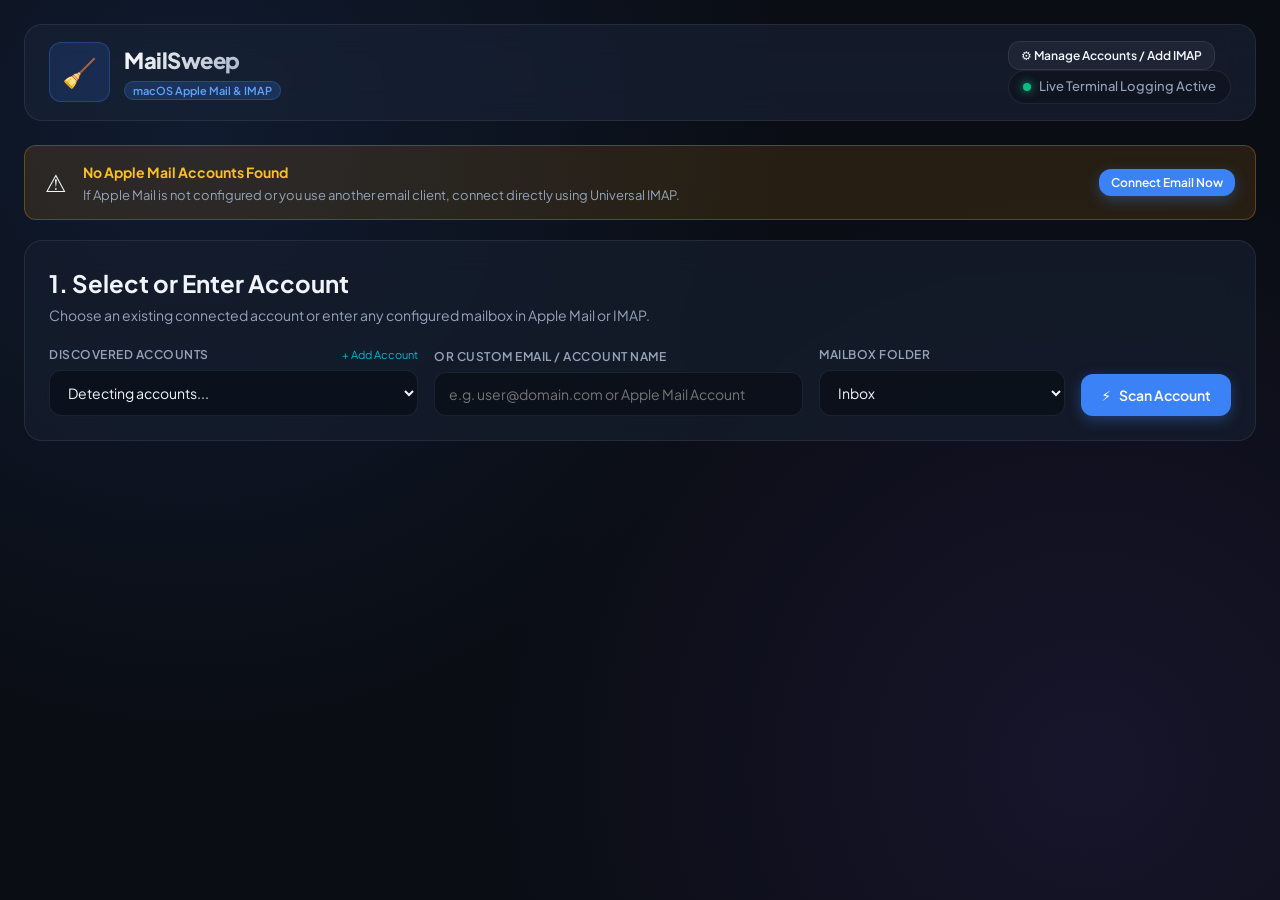
==== MacOs/MailSweep/static/index.html @ bb25fc18 "Initial commit: Email Cleaner & Unsubscriber Desktop Suite for Windows and macOS" ====
<!DOCTYPE html>
<html lang="en">
<head>
  <meta charset="UTF-8">
  <meta name="viewport" content="width=device-width, initial-scale=1.0">
  <title>MailSweep — Modern Email Cleaner (Apple Mail & IMAP)</title>
  <link rel="preconnect" href="https://fonts.googleapis.com">
  <link rel="preconnect" href="https://fonts.gstatic.com" crossorigin>
  <link href="https://fonts.googleapis.com/css2?family=Plus+Jakarta+Sans:wght@400;500;600;700;800&family=JetBrains+Mono:wght@400;500;600&display=swap" rel="stylesheet">
  <link rel="stylesheet" href="style.css">
</head>
<body>
  <div class="app-container">
    <!-- Header -->
    <header class="navbar">
      <div class="brand">
        <div class="logo-icon">🧹</div>
        <div class="brand-text">
          <h1>MailSweep</h1>
          <span class="badge">macOS Apple Mail & IMAP</span>
        </div>
      </div>
      <div class="header-actions">
        <button id="btnOpenAccountModal" class="btn btn-sm btn-outline">
          <span>⚙️ Manage Accounts / Add IMAP</span>
        </button>
        <div class="status-indicator">
          <span class="dot live"></span> Live Terminal Logging Active
        </div>
      </div>
    </header>

    <!-- Main Content -->
    <main class="main-content">
      <!-- Notice Banner -->
      <div id="accountNotice" class="account-notice hidden">
        <div class="notice-icon">⚠️</div>
        <div class="notice-body">
          <strong>No Apple Mail Accounts Found</strong>
          <p id="accountNoticeText">If Apple Mail is not configured or you use another email client, connect directly using Universal IMAP.</p>
        </div>
        <button id="btnNoticeAddAccount" class="btn btn-sm btn-primary">Connect Email Now</button>
      </div>

      <!-- Account & Scan Controls -->
      <section class="control-panel card glass">
        <div class="panel-header">
          <h2>1. Select or Enter Account</h2>
          <p class="subtitle">Choose an existing connected account or enter any configured mailbox in Apple Mail or IMAP.</p>
        </div>
        <div class="controls-grid">
          <div class="form-group">
            <div class="label-row">
              <label for="accountSelect">Discovered Accounts</label>
              <a href="#" id="linkAddAccount" class="small-link">+ Add Account</a>
            </div>
            <div class="select-wrapper">
              <select id="accountSelect">
                <option value="">Detecting accounts...</option>
              </select>
            </div>
          </div>
          <div class="form-group">
            <label for="customAccountInput">Or Custom Email / Account Name</label>
            <input type="text" id="customAccountInput" placeholder="e.g. user@domain.com or Apple Mail Account">
          </div>
          <div class="form-group">
            <label for="mailboxSelect">Mailbox Folder</label>
            <select id="mailboxSelect">
              <option value="Inbox">Inbox</option>
              <option value="Junk">Junk / Spam</option>
              <option value="Trash">Trash</option>
            </select>
          </div>
          <div class="form-actions">
            <button id="btnScan" class="btn btn-primary">
              <span class="btn-icon">⚡</span>
              <span class="btn-text">Scan Account</span>
            </button>
          </div>
        </div>
      </section>

      <!-- Stats Bar (Hidden until scanned) -->
      <section id="statsBar" class="stats-bar hidden">
        <div class="stat-card">
          <span class="stat-label">Total Messages</span>
          <span id="statTotalMsgs" class="stat-value">0</span>
        </div>
        <div class="stat-card">
          <span class="stat-label">Unique Domains</span>
          <span id="statTotalDomains" class="stat-value">0</span>
        </div>
        <div class="stat-card highlight">
          <span class="stat-label">Selected for Deletion</span>
          <span id="statSelectedCount" class="stat-value">0</span>
        </div>
        <div class="stat-card">
          <span class="stat-label">Safety Mode</span>
          <span class="stat-value text-success">Moves to Trash / Deleted</span>
        </div>
      </section>

      <!-- Category Filter & Actions -->
      <section id="actionToolbar" class="action-toolbar hidden">
        <div class="filter-search">
          <input type="text" id="searchInput" placeholder="Search domain or sender...">
        </div>
        <div class="bulk-toggles">
          <button id="btnSelectAllSpam" class="btn btn-sm btn-outline">Select All Spam & Ads</button>
          <button id="btnSelectAll" class="btn btn-sm btn-outline">Select All</button>
          <button id="btnDeselectAll" class="btn btn-sm btn-outline">Deselect All</button>
        </div>
        <div class="delete-trigger">
          <button id="btnExecuteDelete" class="btn btn-danger" disabled>
            <span class="btn-icon">🗑️</span> Delete Selected (<span id="deleteCountBadge">0</span>)
          </button>
        </div>
      </section>

      <!-- Category Cards & Domain Lists -->
      <section id="categoryContainer" class="category-container hidden">
        <!-- Rendered dynamically -->
      </section>

      <!-- Loading Overlay -->
      <div id="loadingOverlay" class="loading-overlay hidden">
        <div class="spinner-box">
          <div class="spinner"></div>
          <h3 id="loadingText">Scanning Mailbox...</h3>
          <p id="loadingSubtext">Check terminal window for live logs</p>
        </div>
      </div>

      <!-- Add/Manage Account Modal -->
      <div id="accountModal" class="modal-overlay hidden">
        <div class="modal-box card glass">
          <div class="modal-header">
            <h3>Connect Email Account (Universal IMAP)</h3>
            <button id="btnCloseModal" class="btn-close">&times;</button>
          </div>
          <div class="modal-body">
            <p class="modal-desc">Connect directly to any mailbox (Apple iCloud, Gmail, Outlook / Hotmail / Office 365, Yahoo, or custom IMAP).</p>
            
            <div class="form-group">
              <label for="providerPreset">Quick Provider Preset</label>
              <select id="providerPreset">
                <option value="icloud">Apple iCloud (imap.mail.me.com)</option>
                <option value="gmail">Google Gmail (imap.gmail.com)</option>
                <option value="outlook">Microsoft Outlook / Hotmail / Office 365 (outlook.office365.com)</option>
                <option value="yahoo">Yahoo Mail (imap.mail.yahoo.com)</option>
                <option value="custom">Custom IMAP Server</option>
              </select>
            </div>

            <div class="modal-grid">
              <div class="form-group">
                <label for="imapEmail">Email Address</label>
                <input type="email" id="imapEmail" placeholder="yourname@icloud.com">
              </div>
              <div class="form-group">
                <label for="imapPassword">Password / App Password</label>
                <input type="password" id="imapPassword" placeholder="Password or App Password">
              </div>
              <div class="form-group">
                <label for="imapHost">IMAP Server Host</label>
                <input type="text" id="imapHost" value="imap.mail.me.com">
              </div>
              <div class="form-group">
                <label for="imapPort">Port</label>
                <input type="number" id="imapPort" value="993">
              </div>
            </div>

            <div class="tip-box">
              <small>💡 <strong>Tip:</strong> Accounts connected in <strong>Apple Mail</strong> or <strong>Mozilla Thunderbird</strong> are automatically discovered with zero configuration!</small>
            </div>

            <div id="modalStatus" class="modal-status hidden"></div>
          </div>
          <div class="modal-footer">
            <button id="btnSaveImap" class="btn btn-primary">Test & Connect Account</button>
            <button id="btnCancelModal" class="btn btn-outline">Cancel</button>
          </div>
        </div>
      </div>
    </main>
  </div>

  <script src="app.js"></script>
</body>
</html>
---- MacOs/MailSweep/static/style.css ----
:root {
  --bg-primary: #0a0d14;
  --bg-secondary: #101623;
  --bg-card: rgba(22, 30, 46, 0.7);
  --bg-glass: rgba(26, 36, 56, 0.6);
  --border-color: rgba(255, 255, 255, 0.08);
  --border-focus: #3b82f6;
  
  --text-main: #f1f5f9;
  --text-muted: #94a3b8;
  --text-sub: #64748b;
  
  --primary: #3b82f6;
  --primary-hover: #2563eb;
  --primary-glow: rgba(59, 130, 246, 0.35);
  
  --accent-cyan: #06b6d4;
  --accent-purple: #8b5cf6;
  --danger: #ef4444;
  --danger-hover: #dc2626;
  --danger-glow: rgba(239, 68, 68, 0.35);
  --success: #10b981;
  
  --font-sans: 'Plus Jakarta Sans', system-ui, -apple-system, sans-serif;
  --font-mono: 'JetBrains Mono', monospace;
  --radius: 12px;
  --radius-lg: 18px;
}

* {
  box-sizing: border-box;
  margin: 0;
  padding: 0;
}

body {
  font-family: var(--font-sans);
  background-color: var(--bg-primary);
  color: var(--text-main);
  background-image: 
    radial-gradient(circle at 15% 15%, rgba(59, 130, 246, 0.12), transparent 45%),
    radial-gradient(circle at 85% 85%, rgba(139, 92, 246, 0.1), transparent 45%);
  background-attachment: fixed;
  min-height: 100vh;
  line-height: 1.5;
  padding: 24px;
}

.app-container {
  max-width: 1280px;
  margin: 0 auto;
}

/* Navbar */
.navbar {
  display: flex;
  justify-content: space-between;
  align-items: center;
  padding: 16px 24px;
  background: var(--bg-glass);
  backdrop-filter: blur(16px);
  -webkit-backdrop-filter: blur(16px);
  border: 1px solid var(--border-color);
  border-radius: var(--radius-lg);
  margin-bottom: 24px;
}

.brand {
  display: flex;
  align-items: center;
  gap: 14px;
}

.logo-icon {
  font-size: 28px;
  background: rgba(59, 130, 246, 0.15);
  padding: 8px 12px;
  border-radius: var(--radius);
  border: 1px solid rgba(59, 130, 246, 0.3);
}

.brand h1 {
  font-size: 22px;
  font-weight: 800;
  letter-spacing: -0.5px;
  background: linear-gradient(135deg, #fff, #94a3b8);
  -webkit-background-clip: text;
  -webkit-text-fill-color: transparent;
}

.badge {
  font-size: 11px;
  font-weight: 600;
  background: rgba(59, 130, 246, 0.2);
  color: #60a5fa;
  padding: 2px 8px;
  border-radius: 20px;
  border: 1px solid rgba(59, 130, 246, 0.3);
}

.status-indicator {
  display: flex;
  align-items: center;
  gap: 8px;
  font-size: 13px;
  font-weight: 500;
  color: var(--text-muted);
  background: rgba(0, 0, 0, 0.2);
  padding: 6px 14px;
  border-radius: 30px;
  border: 1px solid var(--border-color);
}

.dot.live {
  width: 8px;
  height: 8px;
  border-radius: 50%;
  background-color: var(--success);
  box-shadow: 0 0 10px var(--success);
}

/* Card */
.card {
  background: var(--bg-card);
  backdrop-filter: blur(16px);
  -webkit-backdrop-filter: blur(16px);
  border: 1px solid var(--border-color);
  border-radius: var(--radius-lg);
  padding: 24px;
}

.subtitle {
  color: var(--text-muted);
  font-size: 14px;
  margin-top: 4px;
}

/* Controls Grid */
.controls-grid {
  display: grid;
  grid-template-columns: 1.5fr 1.5fr 1fr auto;
  gap: 16px;
  align-items: flex-end;
  margin-top: 20px;
}

.form-group {
  display: flex;
  flex-direction: column;
  gap: 6px;
}

.form-group label {
  font-size: 12px;
  font-weight: 600;
  text-transform: uppercase;
  letter-spacing: 0.5px;
  color: var(--text-muted);
}

input[type="text"], select {
  width: 100%;
  padding: 12px 14px;
  background: rgba(10, 15, 26, 0.8);
  border: 1px solid var(--border-color);
  border-radius: var(--radius);
  color: var(--text-main);
  font-size: 14px;
  font-family: inherit;
  outline: none;
  transition: all 0.2s ease;
}

input[type="text"]:focus, select:focus {
  border-color: var(--primary);
  box-shadow: 0 0 0 3px var(--primary-glow);
}

/* Buttons */
.btn {
  display: inline-flex;
  align-items: center;
  justify-content: center;
  gap: 8px;
  padding: 12px 20px;
  font-size: 14px;
  font-weight: 600;
  font-family: inherit;
  border-radius: var(--radius);
  border: none;
  cursor: pointer;
  transition: all 0.2s ease;
}

.btn-primary {
  background: var(--primary);
  color: white;
  box-shadow: 0 4px 14px var(--primary-glow);
}

.btn-primary:hover {
  background: var(--primary-hover);
  transform: translateY(-1px);
}

.btn-danger {
  background: var(--danger);
  color: white;
  box-shadow: 0 4px 14px var(--danger-glow);
}

.btn-danger:hover:not(:disabled) {
  background: var(--danger-hover);
  transform: translateY(-1px);
}

.btn-danger:disabled {
  opacity: 0.4;
  cursor: not-allowed;
}

.btn-outline {
  background: rgba(255, 255, 255, 0.05);
  border: 1px solid var(--border-color);
  color: var(--text-main);
}

.btn-outline:hover {
  background: rgba(255, 255, 255, 0.1);
}

.btn-sm {
  padding: 6px 12px;
  font-size: 12px;
}

/* Stats Bar */
.stats-bar {
  display: grid;
  grid-template-columns: repeat(4, 1fr);
  gap: 16px;
  margin: 24px 0;
}

.stat-card {
  background: var(--bg-card);
  border: 1px solid var(--border-color);
  border-radius: var(--radius);
  padding: 16px;
  display: flex;
  flex-direction: column;
  gap: 4px;
}

.stat-card.highlight {
  border-color: rgba(239, 68, 68, 0.4);
  background: rgba(239, 68, 68, 0.06);
}

.stat-label {
  font-size: 12px;
  font-weight: 600;
  color: var(--text-muted);
}

.stat-value {
  font-size: 26px;
  font-weight: 800;
  font-family: var(--font-mono);
}

.text-success {
  color: var(--success);
  font-size: 16px;
  margin-top: 6px;
}

/* Action Toolbar */
.action-toolbar {
  display: flex;
  justify-content: space-between;
  align-items: center;
  gap: 16px;
  margin-bottom: 24px;
  padding: 16px;
  background: var(--bg-glass);
  border: 1px solid var(--border-color);
  border-radius: var(--radius);
}

.filter-search input {
  min-width: 280px;
}

.bulk-toggles {
  display: flex;
  gap: 8px;
}

/* Category Container */
.category-container {
  display: flex;
  flex-direction: column;
  gap: 20px;
}

.category-card {
  background: var(--bg-card);
  border: 1px solid var(--border-color);
  border-radius: var(--radius-lg);
  overflow: hidden;
  transition: border-color 0.2s ease;
}

.category-card:hover {
  border-color: rgba(255, 255, 255, 0.15);
}

.category-header {
  display: flex;
  justify-content: space-between;
  align-items: center;
  padding: 16px 20px;
  background: rgba(15, 23, 42, 0.6);
  border-bottom: 1px solid var(--border-color);
  cursor: pointer;
}

.cat-title-group {
  display: flex;
  align-items: center;
  gap: 12px;
}

.cat-name {
  font-size: 16px;
  font-weight: 700;
}

.cat-count {
  font-size: 12px;
  color: var(--text-muted);
  background: rgba(255, 255, 255, 0.06);
  padding: 2px 8px;
  border-radius: 12px;
  font-family: var(--font-mono);
}

.domain-table {
  width: 100%;
  border-collapse: collapse;
}

.domain-table th {
  text-align: left;
  padding: 10px 20px;
  font-size: 11px;
  font-weight: 600;
  text-transform: uppercase;
  color: var(--text-sub);
  border-bottom: 1px solid var(--border-color);
}

.domain-table td {
  padding: 12px 20px;
  font-size: 13px;
  border-bottom: 1px solid rgba(255, 255, 255, 0.03);
}

.domain-table tr:hover {
  background: rgba(255, 255, 255, 0.02);
}

.col-check { width: 40px; }
.col-domain { font-family: var(--font-mono); font-weight: 600; }
.col-count { font-family: var(--font-mono); font-weight: 700; color: #f59e0b; width: 100px; }
.col-sender { color: var(--text-muted); }

/* Checkbox */
input[type="checkbox"] {
  width: 18px;
  height: 18px;
  accent-color: var(--primary);
  cursor: pointer;
}

/* Loading Overlay */
.loading-overlay {
  position: fixed;
  inset: 0;
  background: rgba(5, 8, 15, 0.85);
  backdrop-filter: blur(8px);
  display: flex;
  align-items: center;
  justify-content: center;
  z-index: 100;
}

.spinner-box {
  text-align: center;
}

.spinner {
  width: 48px;
  height: 48px;
  border: 4px solid rgba(59, 130, 246, 0.2);
  border-top-color: var(--primary);
  border-radius: 50%;
  animation: spin 0.8s linear infinite;
  margin: 0 auto 16px;
}

@keyframes spin {
  to { transform: rotate(360deg); }
}

.hidden { display: none !important; }

/* Account Notice */
.account-notice {
  display: flex;
  align-items: center;
  gap: 16px;
  background: rgba(245, 158, 11, 0.12);
  border: 1px solid rgba(245, 158, 11, 0.3);
  border-radius: var(--radius);
  padding: 14px 20px;
  margin-bottom: 20px;
}
.notice-icon { font-size: 24px; }
.notice-body { flex: 1; }
.notice-body strong { color: #fbbf24; font-size: 14px; }
.notice-body p { font-size: 13px; color: var(--text-muted); margin-top: 2px; }

/* Modal */
.modal-overlay {
  position: fixed;
  inset: 0;
  background: rgba(5, 8, 15, 0.85);
  backdrop-filter: blur(10px);
  display: flex;
  align-items: center;
  justify-content: center;
  z-index: 200;
  padding: 20px;
}
.modal-box {
  width: 100%;
  max-width: 580px;
  background: var(--bg-card);
  border: 1px solid var(--border-color);
  border-radius: var(--radius-lg);
  padding: 24px;
}
.modal-header {
  display: flex;
  justify-content: space-between;
  align-items: center;
  margin-bottom: 12px;
}
.modal-header h3 { font-size: 18px; font-weight: 700; color: #fff; }
.btn-close {
  background: none;
  border: none;
  color: var(--text-muted);
  font-size: 24px;
  cursor: pointer;
  line-height: 1;
}
.modal-desc { font-size: 13px; color: var(--text-muted); margin-bottom: 16px; }
.modal-grid {
  display: grid;
  grid-template-columns: 1fr 1fr;
  gap: 12px;
  margin-bottom: 14px;
}
.tip-box {
  background: rgba(59, 130, 246, 0.1);
  border: 1px solid rgba(59, 130, 246, 0.2);
  border-radius: 8px;
  padding: 10px 14px;
  margin-bottom: 16px;
  color: #93c5fd;
}
.modal-status {
  padding: 10px 14px;
  border-radius: 8px;
  font-size: 13px;
  margin-bottom: 14px;
}
.modal-status.info { background: rgba(6, 182, 212, 0.15); color: #38bdf8; border: 1px solid rgba(6, 182, 212, 0.3); }
.modal-status.success { background: rgba(16, 185, 129, 0.15); color: #34d399; border: 1px solid rgba(16, 185, 129, 0.3); }
.modal-status.error { background: rgba(244, 63, 94, 0.15); color: #fb7185; border: 1px solid rgba(244, 63, 94, 0.3); }
.modal-footer {
  display: flex;
  justify-content: flex-end;
  gap: 10px;
}
.label-row {
  display: flex;
  justify-content: space-between;
  align-items: center;
}
.small-link {
  font-size: 11px;
  color: var(--accent-cyan);
  text-decoration: none;
}
.small-link:hover { text-decoration: underline; }
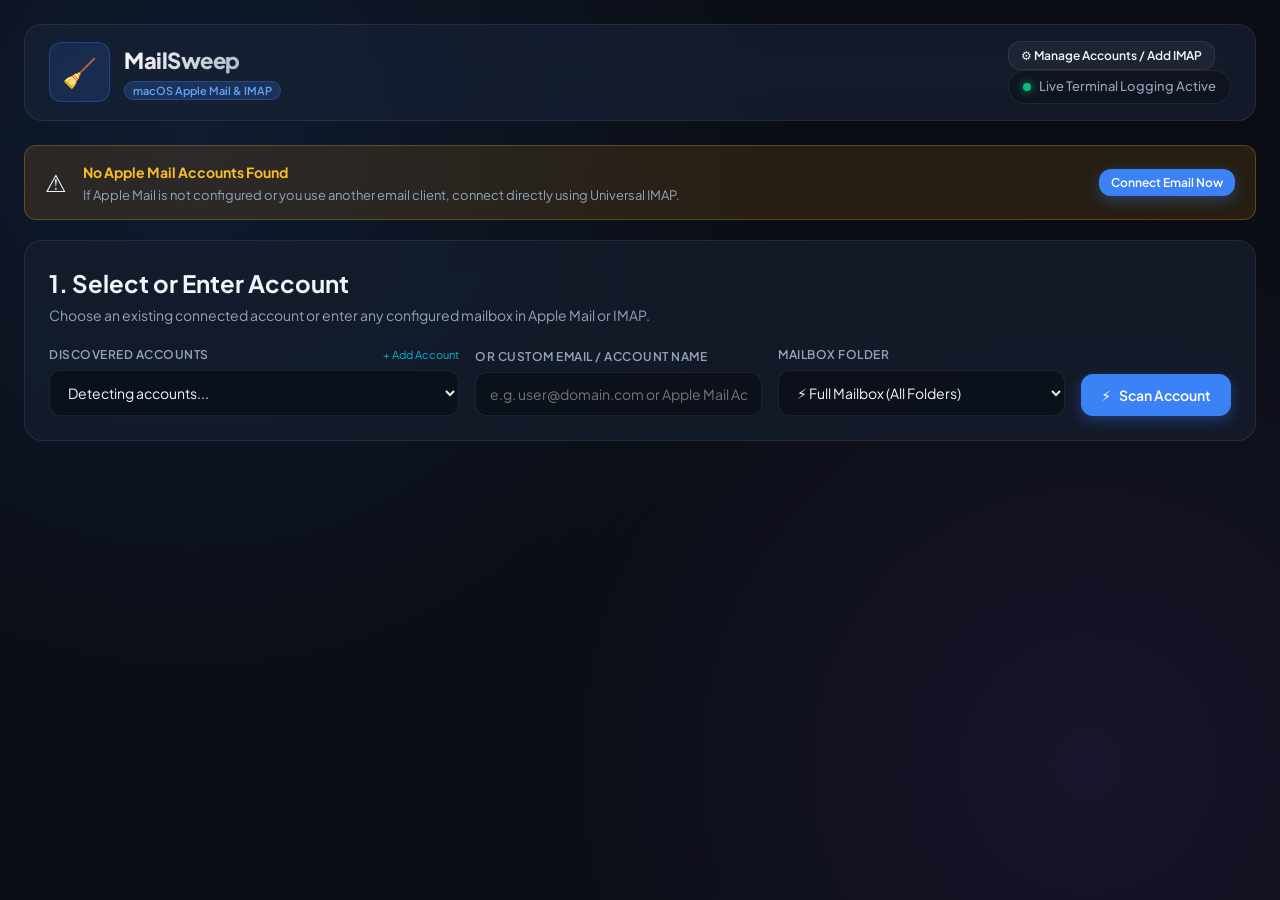
==== commit f5e5573a: "Fix Thunderbird full mailbox default and prioritize active Thunderbird accounts in account selector" ====
--- a/MacOs/MailSweep/static/index.html
+++ b/MacOs/MailSweep/static/index.html
@@ -67,6 +67,7 @@
           <div class="form-group">
             <label for="mailboxSelect">Mailbox Folder</label>
             <select id="mailboxSelect">
+              <option value="__all__" selected>⚡ Full Mailbox (All Folders)</option>
               <option value="Inbox">Inbox</option>
               <option value="Junk">Junk / Spam</option>
               <option value="Trash">Trash</option>
--- a/MacOs/MailSweep/static/style.css
+++ b/MacOs/MailSweep/static/style.css
@@ -138,7 +138,7 @@
 /* Controls Grid */
 .controls-grid {
   display: grid;
-  grid-template-columns: 1.5fr 1.5fr 1fr auto;
+  grid-template-columns: 2fr 1.4fr 1.4fr auto;
   gap: 16px;
   align-items: flex-end;
   margin-top: 20px;
